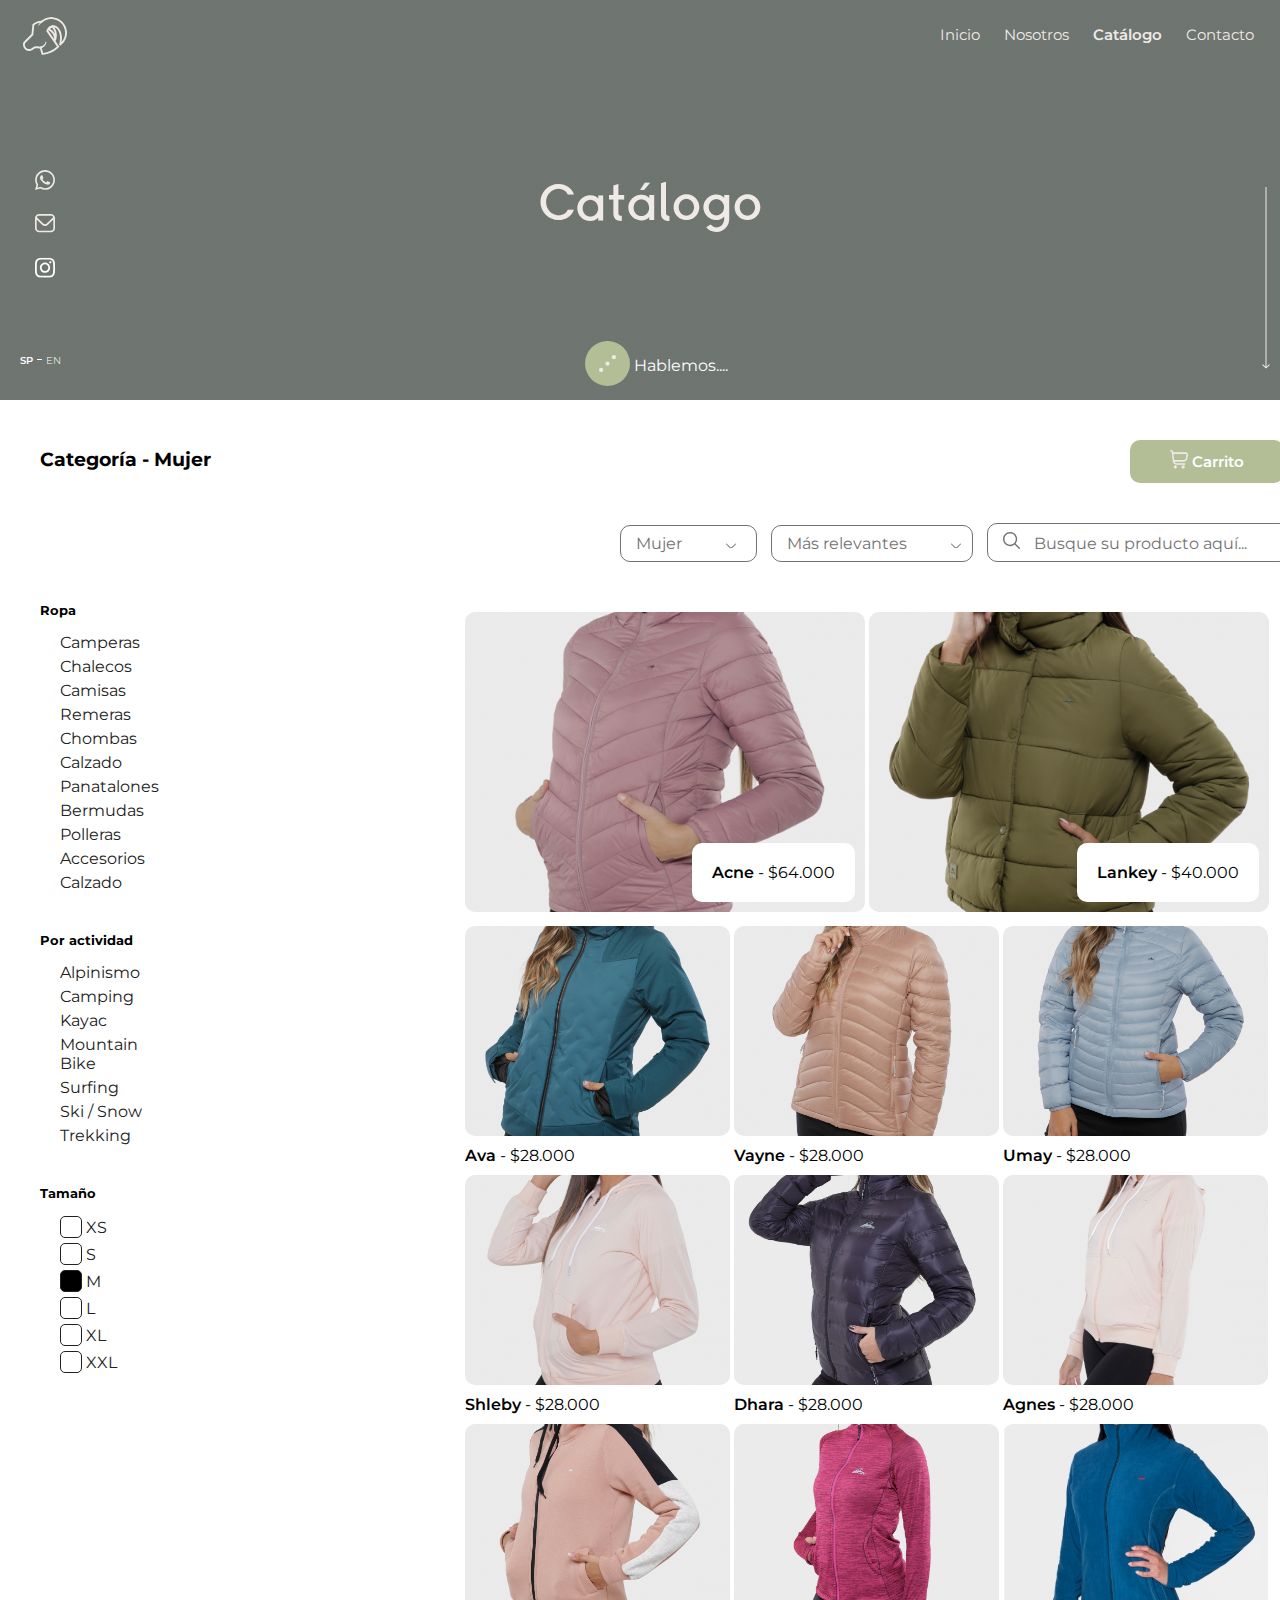
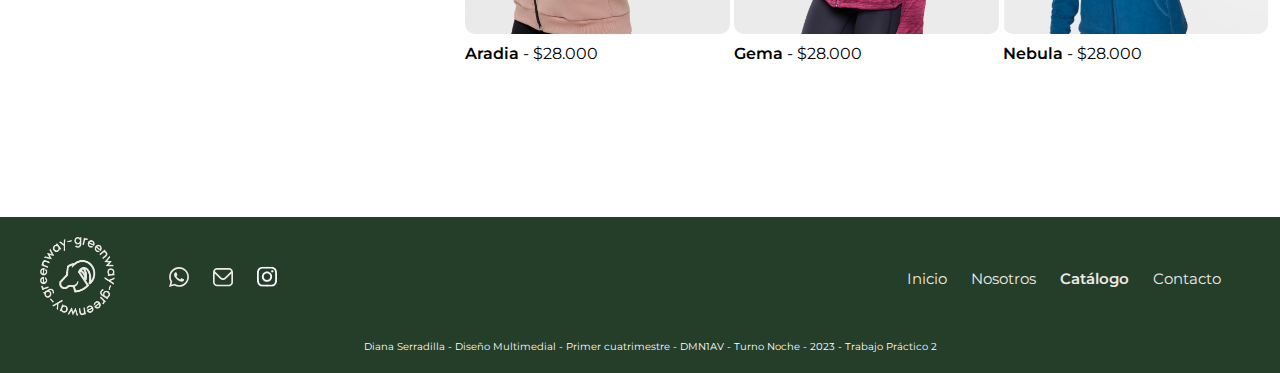
==== secciones/catalogo.html @ 470187fe "first commit" ====
<!DOCTYPE html>
<html lang="es">

<head>
  <meta charset="UTF-8">
  <title>Catálogo</title>
  <link rel="stylesheet" href="../assets/estilos/style.css">
  <link rel="shortcut icon" href="../assets/img/isotipo-1.svg" type="image/x-icon">

</head>

<body>
  <div class="contenedor-general">
    <!-- Cabecera completa comienzo -->
    <div class="contenedor-cabecera" id="cabeceraCatalogo">
      <header class="contenedor-header">
        <h1>Logo</h1>
        <nav class="contenedor-nav">
          <ul class="nav-ul">
            <li><a href="../index.html">Inicio</a></li>
            <li><a href="nosotros.html">Nosotros</a></li>
            <li><a href="catalogo.html" class="li-destacado">Catálogo</a></li>
            <li><a href="contacto.html">Contacto</a></li>
          </ul>
        </nav>
      </header>

      <section>
        <ul class="ul-redes">
          <li><a
              href="https://api.whatsapp.com/send?phone=542615523328&text=%C2%A1Hola%20Greenway!%20%C2%BFMe%20podr%C3%ADan%20ayudar%3F"
              target="_blank"><img src="../assets/img/whatsapp.svg" alt="whatsapp-greenway" title="whatsapp"></a></li>
          <li><a href="mailto:serradilladiana3@gmail.com" target="_blank"><img src="../assets/img/email.svg"
                alt="email-greenway" title="email"></a></li>
          <li><a href="https://www.instagram.com/laddy___di/" target="_blank"><img src="../assets/img/instagram.svg"
                alt="instagram-greenway" title="instagram"></a></li>
        </ul>
        <h2 id="h2-nosotros">Catálogo
        </h2>
        <div class="contenedor-idioma">
          <p id="español">SP</p>
          <div class="linea-divisora"></div>
          <p id="ingles">EN</p>
        </div>
        <div class="contenedor-whatsapp">
          <a href="https://api.whatsapp.com/send?phone=542615523328&text=%C2%A1Hola%20Greenway!%20%C2%BFMe%20podr%C3%ADan%20ayudar%3F"
            target="_blank">
            <img src="../assets/img/talk.svg" alt="icono_talk">
          </a>
          <a href="https://api.whatsapp.com/send?phone=542615523328&text=%C2%A1Hola%20Greenway!%20%C2%BFMe%20podr%C3%ADan%20ayudar%3F"
            target="_blank">
            <p>Hablemos....</p>
          </a>
        </div>
        <figure class="figure-flechaAbajo">
          <img src="../assets/img/arrow-down.svg" alt="arrow-svg">
        </figure>
      </section>
    </div>
    <!-- Cabecera completa final -->

    <!-- Section comienzo -->

    <section>
      <div class="contenedorTitulos-catalogo">
        <h3>Categoría - Mujer</h3>
        <div class="boton-carrito">
          <figure>
            <img src="../assets/img/carrito.svg" alt="carrito GreenWay">
          </figure>
          <p>Carrito</p>
        </div>
      </div>
      <div class="contenedor-input">
        <div class="input-catalogo" id="input-genero">
          <p>Mujer</p>
          <figure>
            <img src="../assets/img/arrow-down-1.svg" alt="arrow-down GreenWay">
          </figure>
        </div>

        <div class="input-catalogo" id="input-filtro">
          <p>Más relevantes</p>
          <figure>
            <img src="../assets/img/arrow-down-1.svg" alt="arrow-down GreenWay">
          </figure>
        </div>

        <div class="input-catalogo" id="input-lupa">
          <figure>
            <img src="../assets/img/lupa.svg" alt="lupa GreenWay">
          </figure>
          <p>Busque su producto aquí...</p>

        </div>
      </div>

      <div class="contenedorGeneral-catalogo">
        <aside>
          <div class="contenedor-filtro">
            <h5>Ropa</h5>
            <ul class="ul-filtros">
              <li>Camperas</li>
              <li>Chalecos</li>
              <li>Camisas</li>
              <li>Remeras</li>
              <li>Chombas</li>
              <li>Calzado</li>
              <li>Panatalones</li>
              <li>Bermudas</li>
              <li>Polleras</li>
              <li>Accesorios</li>
              <li>Calzado</li>
            </ul>
          </div>

          <div class="contenedor-filtro">
            <h5>Por actividad</h5>
            <ul class="ul-filtros">
              <li>Alpinismo</li>
              <li>Camping</li>
              <li>Kayac</li>
              <li>Mountain Bike</li>
              <li>Surfing</li>
              <li>Ski / Snow</li>
              <li>Trekking</li>
            </ul>
          </div>

          <div class="contenedor-filtro">
            <h5>Tamaño</h5>
            <ul class="ul-filtros">
              <li>
                <div class="input-tamaño"></div>
                <p>XS</p>
              </li>
              <li>
                <div class="input-tamaño"></div>
                <p>S</p>
              </li>
              <li>
                <div class="input-tamaño" id="input-tamaño-seleccionado"></div>
                <p>M</p>
              </li>
              <li>
                <div class="input-tamaño"></div>
                <p>L</p>
              </li>
              <li>
                <div class="input-tamaño"></div>
                <p>XL</p>
              </li>
              <li>
                <div class="input-tamaño"></div>
                <p>XXL</p>
              </li>
            </ul>
          </div>
        </aside>

        <div class="contenedor-imagenesCatalogo">
          <div class="contenedorSuperior-imagenes">
            <div class="contenedorSuperior">
              <figure>
                <img src="../assets/img/producto-1.jpg" alt="Campera Greenway">
              </figure>
              <p class="contenedorPrecio"><span class="nombre-campera">Acne</span> - $64.000</p>
            </div>

            <div class="contenedorSuperior">
              <figure>
                <img src="../assets/img/producto-2.jpg" alt="Campera Greenway">
              </figure>
              <p class="contenedorPrecio"><span class="nombre-campera">Lankey</span> - $40.000</p>
            </div>

          </div>

          <div class="contenedorInferior-imagenes">
            <div class="contenedorInferior-fila1">
              <div class="contenedorInferior">
                <figure>
                  <img src="../assets/img/producto-3.jpg" alt="Campera Greenway">
                </figure>
                <p><span class="nombre-campera">Ava</span> - $28.000</p>
              </div>
              <div class="contenedorInferior">
                <figure>
                  <img src="../assets/img/producto-4.jpg" alt="Campera Greenway">
                </figure>
                <p><span class="nombre-campera">Vayne</span> - $28.000</p>
              </div>
              <div class="contenedorInferior">
                <figure>
                  <img src="../assets/img/producto-5.jpg" alt="Campera Greenway">
                </figure>
                <p><span class="nombre-campera">Umay</span> - $28.000</p>
              </div>
            </div>

            <div class="contenedorInferior-fila2">
              <div class="contenedorInferior">
                <figure>
                  <img src="../assets/img/producto-6.jpg" alt="Campera Greenway">
                </figure>
                <p><span class="nombre-campera">Shleby</span> - $28.000</p>
              </div>
              <div class="contenedorInferior">
                <figure>
                  <img src="../assets/img/producto-7.jpg" alt="Campera Greenway">
                </figure>
                <p><span class="nombre-campera">Dhara</span> - $28.000</p>
              </div>
              <div class="contenedorInferior">
                <figure>
                  <img src="../assets/img/producto-8.jpg" alt="Campera Greenway">
                </figure>
                <p><span class="nombre-campera">Agnes</span> - $28.000</p>
              </div>
            </div>
            <div class="contenedorInferior-fila3">
              <div class="contenedorInferior">
                <figure>
                  <img src="../assets/img/producto-9.jpg" alt="Campera Greenway">
                </figure>
                <p><span class="nombre-campera">Aradia</span> - $28.000</p>
              </div>
              <div class="contenedorInferior">
                <figure>
                  <img src="../assets/img/producto-10.jpg" alt="Campera Greenway">
                </figure>
                <p><span class="nombre-campera">Gema</span> - $28.000</p>
              </div>
              <div class="contenedorInferior">
                <figure>
                  <img src="../assets/img/producto-11.jpg" alt="Campera Greenway">
                </figure>
                <p><span class="nombre-campera">Nebula</span> - $28.000</p>
              </div>
            </div>
          </div>
        </div>
      </div>


    </section>
    <!-- Section final -->






    <!-- Footer comienzo -->
    <footer class="contenedor-footer">
      <div>
        <figure class="figure-logoFooter">
          <img src="../assets/img/imagotipo.png" alt="">
        </figure>

        <ul class="footer-navRedes">
          <li><a
              href="https://api.whatsapp.com/send?phone=542615523328&text=%C2%A1Hola%20Greenway!%20%C2%BFMe%20podr%C3%ADan%20ayudar%3F"
              target="_blank"><img src="../assets/img/whatsapp.svg" alt="whatsapp-greenway" title="whatsapp"></a></li>
          <li><a href="mailto:serradilladiana3@gmail.com" target="_blank"><img src="../assets/img/email.svg"
                alt="email-greenway" title="email"></a></li>
          <li><a href="https://www.instagram.com/laddy___di/" target="_blank"><img src="../assets/img/instagram.svg"
                alt="instagram-greenway" title="instagram"></a></li>
        </ul>

        <nav class="contenedor-nav contenedor-nav-footer">
          <ul class="nav-ul">
            <li><a href="../index.html">Inicio</a></li>
            <li><a href="nosotros.html">Nosotros</a></li>
            <li><a href="catalogo.html" class="li-destacado">Catálogo</a></li>
            <li><a href="contacto.html">Contacto</a></li>
          </ul>
        </nav>
        <p class="dato-alumno">Diana Serradilla - Diseño Multimedial - Primer cuatrimestre - DMN1AV - Turno Noche -
          2023 - Trabajo
          Práctico 2</p>
      </div>
    </footer>
    <!-- Footer final -->
  </div>


</body>

</html>
---- assets/estilos/style.css ----
@import url("https://fonts.googleapis.com/css2?family=Lora:wght@400;500;600;700&family=Montserrat:ital,wght@0,100;0,300;0,400;0,700;1,700&display=swap");

@font-face {
  font-family: "Simpel";
  src: url("../fonts/Simpel-Medium.otf") format("truetype");
}

body {
  font-family: "Montserrat", sans-serif;
}

* {
  margin: 0;
  padding: 0;
}

ul li {
  list-style: none;
}

.contenedor-general {
  width: 1300px;
  max-width: 1300px;
  margin: auto;
  position: relative;
}

.color-negro {
  color: #000000;
}

.color-blanco {
  color: #ffffff;
}

/* -------------------------Cabecera completa comienzo */
#cabeceraIndex {
  background: linear-gradient(rgba(14, 24, 16, 0.6), rgba(14, 24, 16, 0.6)),
    url("../img/bg-index.png") no-repeat center center;
  background-size: cover;
  height: 800px;
}

#cabeceraNosotros {
  background: linear-gradient(rgba(14, 24, 16, 0.6), rgba(14, 24, 16, 0.6)),
    url("../img/bg-nosotros.png") no-repeat center center;
  background-size: cover;
  height: 400px;
}

#cabeceraCatalogo {
  background: linear-gradient(rgba(14, 24, 16, 0.6), rgba(14, 24, 16, 0.6)),
    url("../img/bg-catalogo.png") no-repeat center center;
  background-size: cover;
  height: 400px;
}

#cabeceraContacto {
  background: linear-gradient(rgba(14, 24, 16, 0.6), rgba(14, 24, 16, 0.6)),
    url("../img/bg-contacto.png") no-repeat center center;
  background-size: cover;
  height: 400px;
}
.contenedor-cabecera {
  position: relative;
}

.contenedor-header {
  padding-top: 15px;
}
.contenedor-header h1 {
  display: inline-block;
  width: 90px;
  height: 38px;
  font-size: 0px;
  background-image: url("../img/isotipo.svg");
  background-position: center;
  background-repeat: no-repeat;
  background-size: contain;
  vertical-align: middle;
}

#h2-nosotros {
  font-family: "Simpel", sans-serif;
  font-weight: 500;
  font-size: 50px;
  line-height: 183px;
  color: #efeae6;
  text-align: center;
  margin-top: 60px;
}

.contenedor-nav {
  display: inline-block;
  width: 1170px;
}

.nav-ul {
  text-align: end;
}
.nav-ul li {
  display: inline-block;
}

.nav-ul li a {
  display: block;
  padding: 10px;
  color: #efeae6;
  text-decoration: none;
  font-size: 15px;
}

.li-destacado {
  font-weight: 600;
}

.nav-ul li a:hover {
  color: #1c1c1c;
  border-radius: 10px;
  background-color: rgba(255, 255, 255, 0.767);
  -webkit-border-radius: 10px;
  -moz-border-radius: 10px;
  -ms-border-radius: 10px;
  -o-border-radius: 10px;
}

#marca-greenway {
  font-size: 0;
  background-image: url("../img/logotipo.svg");
  background-position: center;
  background-repeat: no-repeat;
  background-size: contain;
  width: 350px;
  height: 100px;
  margin: auto;
  position: absolute;
  top: 0;
  bottom: 0;
  left: 0;
  right: 0;
}

.slogan-greenway {
  font-family: "Lora", serif;
  font-style: normal;
  font-weight: 500;
  font-size: 16px;
  line-height: 38px;
  color: #ffffff;
  text-align: center;
  position: absolute;
  bottom: 0;
  left: 0;
  right: 0;
}

#slogan-indexPosition {
  top: 52%;
}

#slogan-NosotrosPosition {
  top: 40%;
}

.ul-redes {
  display: inline-block;
  position: absolute;
  top: 40%;
  left: 25px;
  z-index: 10;
}

.ul-redes li {
  /* margin-top: 10px; */
  padding: 10px;
  border-radius: 10px;
  -webkit-border-radius: 10px;
  -moz-border-radius: 10px;
  -ms-border-radius: 10px;
  -o-border-radius: 10px;
  transition: background-color 0.3s ease-in-out;
}

.ul-redes li:hover {
  background-color: #b3be97;
}

#ingles {
  font-style: normal;
  font-weight: 300;
  font-size: 10px;
  line-height: 18px;
  color: #ffffff;
}

#español {
  font-style: normal;
  font-weight: 600;
  font-size: 10px;
  line-height: 18px;
  color: #ffffff;
}

.linea-divisora {
  border-top: 1px solid #ffffff;
  width: 5px;
}
.figure-flechaAbajo {
  position: absolute;
  right: 30px;
  bottom: 27px;
}

.contenedor-idioma {
  position: absolute;
  bottom: 30px;
  left: 20px;
  display: inline-block;
}

.contenedor-idioma p,
.contenedor-idioma div {
  display: inline-block;
}

.contenedor-idioma div {
  vertical-align: middle;
}

.contenedor-whatsapp {
  display: inline-block;
  position: absolute;
  bottom: 10px;
  left: 45%;
}

.contenedor-whatsapp a {
  display: inline-block;
  text-decoration: none;
  color: #ffffff;
  vertical-align: middle;
}

.contenedor-idioma a img {
  width: 30px;
}
/* -------------------------Cabecera completa final */
/* ----------------------------------------------------------------- */

/* -------------------------Main comienzo */

.main-general {
  background-image: url("../img/bg-2.png");
  background-position: center;
  background-repeat: no-repeat;
  background-size: cover;
}

/* -------------------------Section info marca comienzo */
.section-infoGeneral {
  position: relative;
}
.contenedor-indice {
  display: inline-block;
  position: absolute;
  top: 48px;
  left: 41px;
}

.indice-categoria {
  font-family: "Lora";
  font-style: normal;
  font-weight: 400;
  font-size: 18px;
  line-height: 26px;
  display: inline-block;
}

.indice-numero {
  font-family: "Lora";
  font-style: normal;
  font-weight: 600;
  font-size: 20px;
  line-height: 32px;
  display: inline-block;
}

.linea-divisora-blanca {
  border-top: 1px solid #ffffff;
  width: 60px;
  display: inline-block;
  vertical-align: middle;
}
.linea-divisora-negra {
  border-top: 1px solid #0c0c0c;
  width: 60px;
  display: inline-block;
  vertical-align: middle;
}

.contenedor-infoMarca,
.contenedor-infoMarcaI,
.contenedor-infoMarcaD {
  display: inline-block;
}

.contenedor-infoMarca {
  display: inline-block;
  margin-top: 60px;
}

.contenedor-infoMarcaD {
  display: inline-block;
  vertical-align: middle;
  margin-left: 145px;
}
.contenedor-infoMarcaI {
  width: 30%;
  margin-left: 60px;
  display: inline-block;
  vertical-align: middle;
}

.p-infoGenral {
  font-style: normal;
  font-weight: 400;
  font-size: 25px;
  line-height: 35px;

  color: #212121;
}

.p-infoGenral span {
  font-weight: 700;
}

.boton-VerMas {
  display: block;
  padding: 10px;
  width: 150px;
  text-align: center;
  text-decoration: none;
  border-radius: 10px;
  -webkit-border-radius: 10px;
  -moz-border-radius: 10px;
  -ms-border-radius: 10px;
  -o-border-radius: 10px;
  border: 1px solid #243e2a;
  color: #243e2a;
  margin-top: 10px;
  transition: background-color 0.5s ease, color 0.5s ease;
  -webkit-transition: background-color 0.5s ease, color 0.5s ease;
  -moz-transition: background-color 0.5s ease, color 0.5s ease;
  -ms-transition: background-color 0.5s ease, color 0.5s ease;
  -o-transition: background-color 0.5s ease, color 0.5s ease;
}

.boton-VerMas svg {
  fill: #243e2a;
  transition: background-color 0.5s ease, color 0.5s ease;
  -webkit-transition: background-color 0.3s ease, color 0.3s ease;
  -moz-transition: background-color 0.3s ease, color 0.3s ease;
  -ms-transition: background-color 0.3s ease, color 0.3s ease;
  -o-transition: background-color 0.3s ease, color 0.3s ease;
}
.boton-VerMas:hover {
  background-color: #243e2a;
  color: #ffffff;
}

.boton-VerMas:hover svg {
  fill: #ffffff;
}

.contenedor-categoriasI {
  display: inline-block;
}
.contenedor-categoriasD {
  display: inline-block;
  vertical-align: top;
  margin-left: 8px;
}

#contenedor-camping {
  width: 445px;
  height: 200px;
  background: linear-gradient(rgba(14, 24, 16, 0.3), rgba(14, 24, 16, 0.3)),
    url("../img/camping.png") no-repeat center center;
  background-size: cover;
  border-radius: 10px;
  -webkit-border-radius: 10px;
  -moz-border-radius: 10px;
  -ms-border-radius: 10px;
  -o-border-radius: 10px;
  position: relative;
}

#contenedor-camping::after {
  content: "Camping";
  color: #ffffff;
  position: absolute;
  bottom: 10px;
  left: 10px;
  font-weight: 600;
  font-size: 16px;
}

.contendor-categorias {
  width: 215px;
  height: 250px;
}

.contenedor-snmb {
  margin-top: 10px;
}
#contenedor-snow {
  background: linear-gradient(rgba(14, 24, 16, 0.3), rgba(14, 24, 16, 0.3)),
    url("../img/snow.png") no-repeat center center;
  background-size: cover;
  border-radius: 10px;
  -webkit-border-radius: 10px;
  -moz-border-radius: 10px;
  -ms-border-radius: 10px;
  -o-border-radius: 10px;
  position: relative;
  display: inline-block;
  margin-right: 10px;
}

#contenedor-snow::after {
  content: "Snowboard";
  color: #ffffff;
  position: absolute;
  bottom: 10px;
  left: 10px;
  font-weight: 600;
  font-size: 16px;
}

#contenedor-mbike {
  background: linear-gradient(rgba(14, 24, 16, 0.3), rgba(14, 24, 16, 0.3)),
    url("../img/mbike.png") no-repeat center center;
  background-size: cover;
  border-radius: 10px;
  -webkit-border-radius: 10px;
  -moz-border-radius: 10px;
  -ms-border-radius: 10px;
  -o-border-radius: 10px;
  position: relative;
  display: inline-block;
}

#contenedor-mbike::after {
  content: "Mountain Bike";
  color: #ffffff;
  position: absolute;
  bottom: 10px;
  left: 10px;
  font-weight: 600;
  font-size: 16px;
}

#contenedor-alpi {
  background: linear-gradient(rgba(14, 24, 16, 0.3), rgba(14, 24, 16, 0.3)),
    url("../img/alpi.png") no-repeat center center;
  background-size: cover;
  border-radius: 10px;
  -webkit-border-radius: 10px;
  -moz-border-radius: 10px;
  -ms-border-radius: 10px;
  -o-border-radius: 10px;
  position: relative;
  display: inline-block;
  margin-right: 10px;
}

#contenedor-alpi::after {
  content: "Alpinismo";
  color: #ffffff;
  position: absolute;
  bottom: 10px;
  left: 10px;
  font-weight: 600;
  font-size: 16px;
}

#contenedor-kayak {
  background: linear-gradient(rgba(14, 24, 16, 0.3), rgba(14, 24, 16, 0.3)),
    url("../img/kayak.png") no-repeat center center;
  background-size: cover;
  border-radius: 10px;
  -webkit-border-radius: 10px;
  -moz-border-radius: 10px;
  -ms-border-radius: 10px;
  -o-border-radius: 10px;
  position: relative;
  display: inline-block;
}

#contenedor-kayak::after {
  content: "Kayak";
  color: #ffffff;
  position: absolute;
  bottom: 10px;
  left: 10px;
  font-weight: 600;
  font-size: 16px;
}

.contenedor-alka {
  margin-top: 10px;
}

#contenedor-trek {
  width: 215px;
  height: 455px;
  background: linear-gradient(rgba(14, 24, 16, 0.3), rgba(14, 24, 16, 0.3)),
    url("../img/trek.png") no-repeat center center;
  background-size: cover;
  border-radius: 10px;
  -webkit-border-radius: 10px;
  -moz-border-radius: 10px;
  -ms-border-radius: 10px;
  -o-border-radius: 10px;
  position: relative;
}

#contenedor-trek::after {
  content: "Kayak";
  color: #ffffff;
  position: absolute;
  bottom: 10px;
  left: 10px;
  font-weight: 600;
  font-size: 16px;
}

#contenedor-surf {
  width: 215px;
  height: 250px;
  background: linear-gradient(rgba(14, 24, 16, 0.3), rgba(14, 24, 16, 0.3)),
    url("../img/surf.png") no-repeat center center;
  background-size: cover;
  border-radius: 10px;
  -webkit-border-radius: 10px;
  -moz-border-radius: 10px;
  -ms-border-radius: 10px;
  -o-border-radius: 10px;
  position: relative;
  margin-top: 17px;
}

#contenedor-surf::after {
  content: "Surf";
  color: #ffffff;
  position: absolute;
  bottom: 10px;
  left: 10px;
  font-weight: 600;
  font-size: 16px;
}

/* -------------------------Section info marca final */

/* -------------------------Section info producto comienzo */

.section-productoIndex {
  width: 100%;
  background-color: red;
  background: linear-gradient(rgba(35, 33, 33, 0.8), rgba(35, 33, 33, 0.8)),
    url("../img/section-productos.png") no-repeat center center;
  background-size: cover;
  height: 400px;
  margin-top: 230px;

  position: relative;
}

.contenedor-productoIndex {
  position: absolute;
  top: -105px;
  left: 0;
  right: 0;
}
.contenedor-productoIndex,
.contenedor-productoIndexI,
.figure-sectionProducto {
  display: inline-block;
}

.contenedor-productoIndexI {
  width: 50%;
  margin-left: 50px;
}

.figure-sectionProducto {
  width: 550px;
  height: auto;
  vertical-align: middle;
  display: inline-block;
}

.figure-sectionProducto img {
  width: 100%;
  height: auto;
}

.contenedor-productoIndexI h4 {
  font-style: normal;
  font-weight: 400;
  font-size: 35px;
  line-height: 40x;
  margin-top: 20px;
  color: #ffffff;
}

.boton-productoIndex {
  display: block;
  padding: 10px;
  width: 150px;
  text-align: center;
  text-decoration: none;
  border-radius: 10px;
  -webkit-border-radius: 10px;
  -moz-border-radius: 10px;
  -ms-border-radius: 10px;
  -o-border-radius: 10px;
  border: 1px solid #ffffff;
  color: #ffffff;
  margin-top: 10px;
  transition: background-color 0.5s ease, color 0.5s ease;
}

.boton-productoIndex:hover {
  background-color: #ffffff;
  color: #243e2a;
}

.boton-productoIndex:hover svg {
  fill: #243e2a;
}

.path-productos {
  fill: #ffffff;
}

/* -------------------------Section info producto final */

/* -------------------------Main info nosotros comienzo */

#main-nosotros {
  padding-bottom: 30px;
}

.nosotros-parrafo-1 {
  padding: 140px 60px 0 60px;
  position: relative;
}

.contenedor-parrafos {
  width: 45%;
  text-align: left;
  display: inline-block;
}

.contenedor-completoNosotros1 {
  display: inline-block;
}
.span-greenway {
  font-style: normal;
  font-weight: 700;
  /* font-size: 20px; */
  line-height: 24px;
  color: #000000;
}

#figure-nosotros1,
#figure-nosotros3 {
  display: inline-block;
  width: 500px;
  height: 470px;
}

#figure-nosotros1 img,
#figure-nosotros3 img {
  margin-left: 100px;
}
.figure-nosotros img {
  width: 100%;
  height: 100%;
  object-fit: cover;
  border-radius: 20px;
  -webkit-border-radius: 20px;
  -moz-border-radius: 20px;
  -ms-border-radius: 20px;
  -o-border-radius: 20px;
}

#figure-nosotros2 {
  display: inline-block;
  width: 500px;
  height: 400px;
}
.contenedor-completoNosotros2 {
  display: inline-block;
}
.nosotros-parrafo-2 {
  padding: 200px 60px 0 60px;
  position: relative;
}
#contenedor-indiceNosotros2 {
  display: inline-block;
  position: absolute;
  top: 82px;
  right: 108px;
}
#contenedor-parrafos2 {
  margin-left: 100px;
  vertical-align: top;
}

#contenedor-parrafos3 {
  vertical-align: top;
}
/* -------------------------Main info nosotros final */
/* -------------------------Catalogo comienzo */
.contenedorTitulos-catalogo,
.contenedorTitulos-catalogo h3,
.contenedorTitulos-catalogo figure {
  display: inline-block;
}

.contenedorTitulos-catalogo {
  width: 100%;
  padding: 40px 40px;
}
.boton-carrito {
  background-color: #b3be97;
  padding: 10px 40px 10px 40px;
  display: inline-block;
  border-radius: 10px;
  -webkit-border-radius: 10px;
  -moz-border-radius: 10px;
  -ms-border-radius: 10px;
  -o-border-radius: 10px;
  margin-left: 915px;
}

.boton-carrito figure {
  display: inline-block;
  width: 18px;
  height: auto;
  vertical-align: middle;
}

.boton-carrito figure img {
  width: 100%;
  height: 100%;
}

.boton-carrito p {
  display: inline-block;
  font-size: 15px;
  font-weight: 600;
  color: #ffffff;
  vertical-align: middle;
}

.contenedor-input {
  margin-left: 620px;
}
.input-catalogo {
  border: 1px solid #727272;
  border-radius: 10px;
  -webkit-border-radius: 10px;
  -moz-border-radius: 10px;
  -ms-border-radius: 10px;
  -o-border-radius: 10px;
  display: inline-block;
  margin-right: 10px;
}

#input-genero {
  padding: 8px 5px 8px 15px;
  width: 115px;
}

#input-genero figure,
#input-filtro figure {
  margin-left: 40px;
}

#input-filtro {
  padding: 8px 5px 8px 15px;
  width: 180px;
}

#input-lupa {
  padding: 8px 5px 8px 15px;
  width: 280px;
}

#input-lupa p {
  margin-left: 10px;
}

.input-catalogo p {
  display: inline-block;
  color: #727272;
}

.input-catalogo figure {
  display: inline-block;
}

.contenedor-filtro {
  margin-left: 40px;
  margin-top: 40px;
}

.contenedor-filtro h5 {
  margin-bottom: 15px;
}

.ul-filtros {
  margin-bottom: 10px;
}
.ul-filtros li {
  width: 90px;
  margin: 5px 0 0px 20px;
  color: #212121;
}

.ul-filtros li:hover {
  color: #000000;
  cursor: pointer;
  font-weight: 600;
}

#input-tamaño-seleccionado {
  background-color: #000000;
}

.ul-filtros li div,
.ul-filtros li p {
  display: inline-block;
  vertical-align: middle;
}

.input-tamaño {
  width: 20px;
  height: 20px;
  border-radius: 5px;
  -webkit-border-radius: 5px;
  -moz-border-radius: 5px;
  -ms-border-radius: 5px;
  -o-border-radius: 5px;
  border: 1px solid #212121;
}
.contenedorGeneral-catalogo {
  display: inline-block;
  width: 100%;
}

.contenedorGeneral-catalogo aside {
  float: left;
}

.contenedorGeneral-catalogo .contenedor-imagenesCatalogo {
  float: right;
  margin: 50px 15px 0 0;
}

.contenedorSuperior {
  position: relative;
}
.contenedorSuperior figure {
  width: 400px;
  height: 300px;
  border-radius: 10px;
  -webkit-border-radius: 10px;
  -moz-border-radius: 10px;
  -ms-border-radius: 10px;
  -o-border-radius: 10px;
}

.contenedorSuperior-imagenes,
.contenedorSuperior-imagenes .contenedorSuperior {
  display: inline-block;
}

.contenedorSuperior:hover,
.contenedorInferior:hover {
  cursor: pointer;
}
.contenedorSuperior img {
  width: 100%;
  height: 100%;
  object-fit: cover;
  border-radius: 10px;
}

.contenedorPrecio {
  position: absolute;
  bottom: 10px;
  right: 10px;
  background-color: #ffffff;
  padding: 20px;
  border-radius: 10px;
  -webkit-border-radius: 10px;
  -moz-border-radius: 10px;
  -ms-border-radius: 10px;
  -o-border-radius: 10px;
}

.nombre-campera {
  font-weight: 600;
}

.contenedorInferior-imagenes {
  width: 820px;
  margin-bottom: 150px;
}
.contenedorInferior figure {
  width: 265px;
  height: 210px;
}

.contenedorInferior-fila1,
.contenedorInferior-fila1 .contenedorInferior,
.contenedorInferior-fila2,
.contenedorInferior-fila2 .contenedorInferior,
.contenedorInferior-fila3,
.contenedorInferior-fila3 .contenedorInferior {
  display: inline-block;
}
.contenedorInferior-fila1,
.contenedorInferior-fila2,
.contenedorInferior-fila3 {
  margin-top: 10px;
}
.contenedorInferior figure img {
  width: 100%;
  height: 100%;
  object-fit: cover;
  border-radius: 10px;
  -webkit-border-radius: 10px;
  -moz-border-radius: 10px;
  -ms-border-radius: 10px;
  -o-border-radius: 10px;
}

.contenedorInferior p {
  margin-top: 10px;
}
/* -------------------------Catalogo final */

/* -------------------------Footer comienzo */

#footer-index {
  margin-top: 150px;
}
.contenedor-footer {
  background: #243e2a;
  padding: 20px;
}

.figure-logoFooter {
  width: 75px;
  margin-left: 20px;
  margin-right: 40px;
  display: inline-block;
  vertical-align: middle;
}

.figure-logoFooter img {
  width: 100%;
  height: auto;
}

.footer-navRedes {
  display: inline-block;
  vertical-align: middle;
}
.footer-navRedes li {
  /*margin-right: 10px;
  */
  display: inline-block;
  padding: 10px;
  border-radius: 10px;
  -webkit-border-radius: 10px;
  -moz-border-radius: 10px;
  -ms-border-radius: 10px;
  -o-border-radius: 10px;
  transition: background-color 0.3s ease-in-out;
  -webkit-transition: background-color 0.3s ease-in-out;
  -moz-transition: background-color 0.3s ease-in-out;
  -ms-transition: background-color 0.3s ease-in-out;
  -o-transition: background-color 0.3s ease-in-out;
}

.footer-navRedes li:hover {
  background-color: #b3be97;
}

.contenedor-nav-footer {
  width: 940px;
  vertical-align: middle;
}

.dato-alumno {
  color: #ffffff;
  font-size: 10px;
  margin-top: 20px;
  text-align: center;
}

/* -------------------------Footer final */
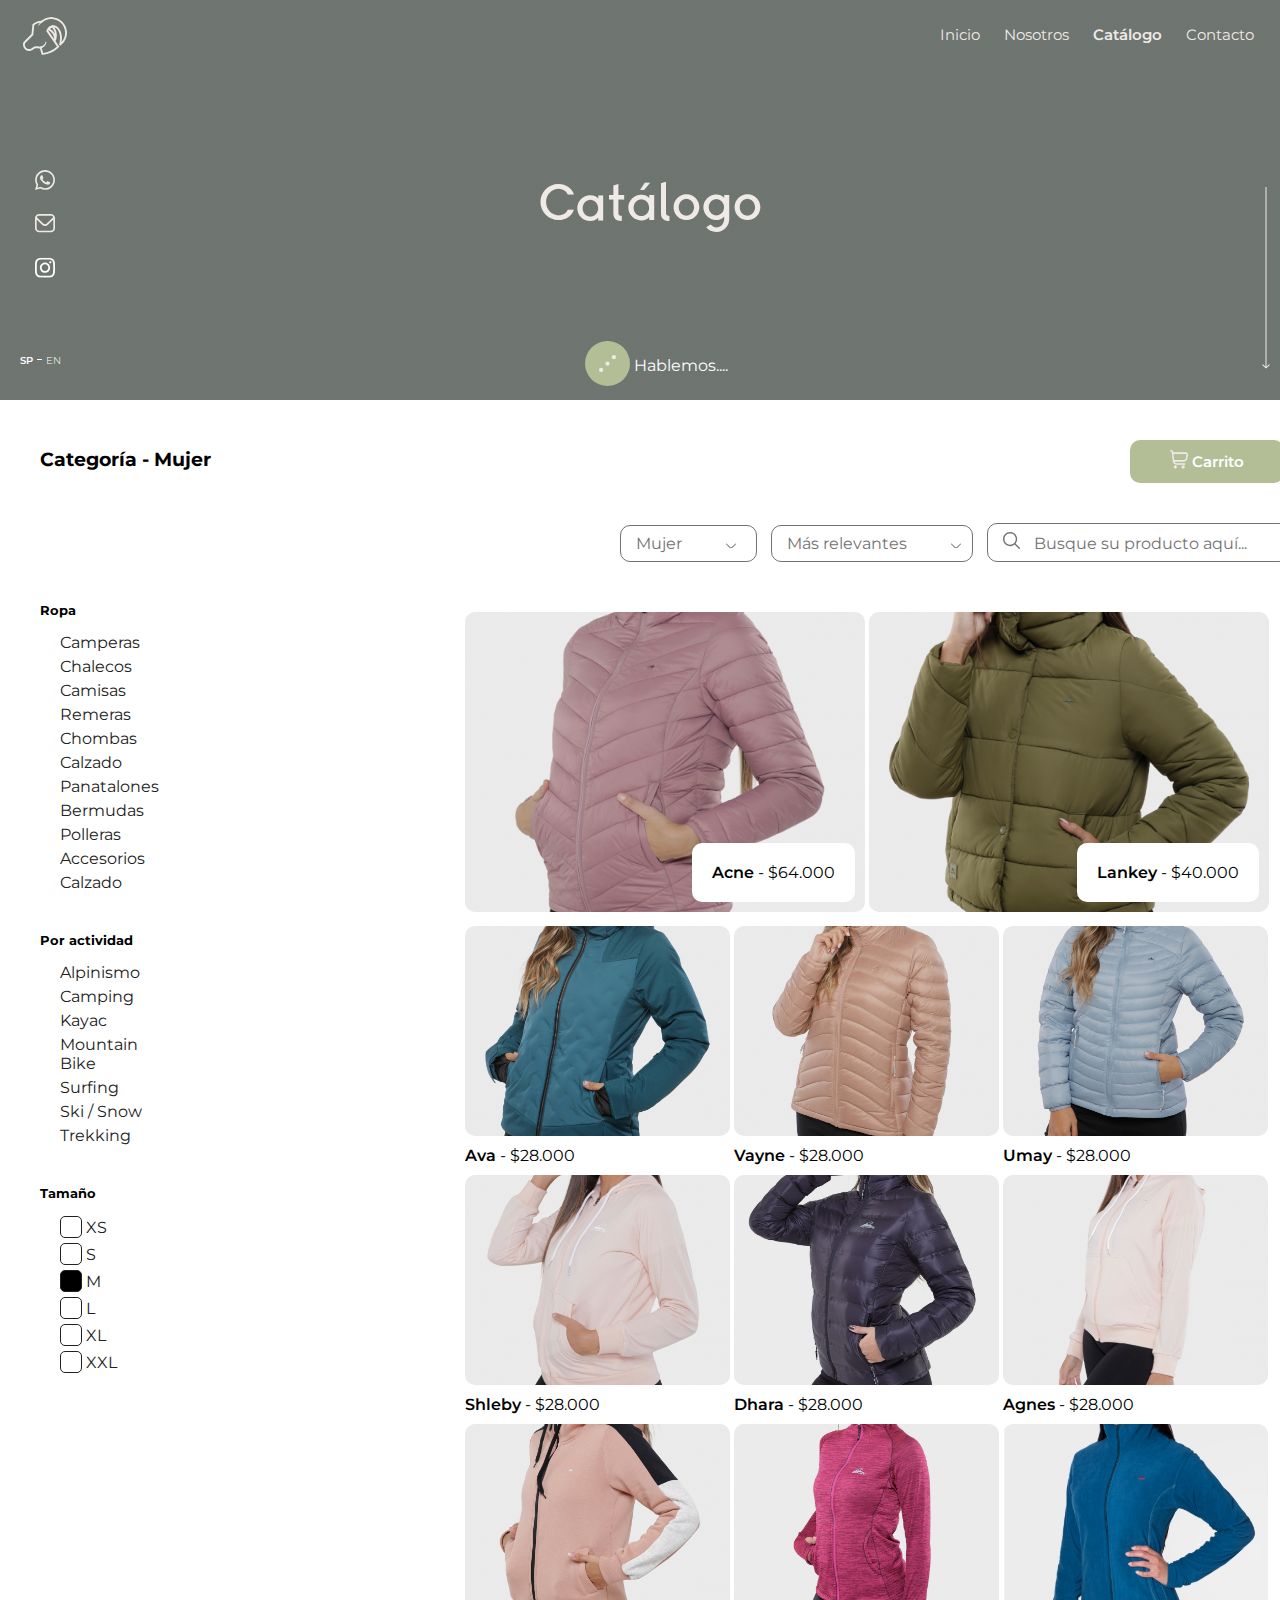
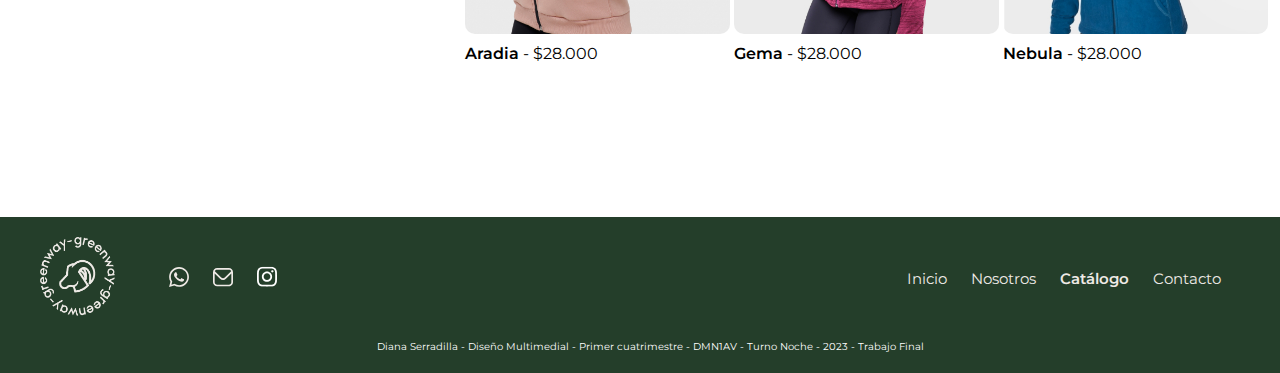
==== commit d9b93c9e: "Cambios final" ====
--- a/secciones/catalogo.html
+++ b/secciones/catalogo.html
@@ -11,7 +11,6 @@
 
 <body>
   <div class="contenedor-general">
-    <!-- Cabecera completa comienzo -->
     <div class="contenedor-cabecera" id="cabeceraCatalogo">
       <header class="contenedor-header">
         <h1>Logo</h1>
@@ -57,10 +56,6 @@
         </figure>
       </section>
     </div>
-    <!-- Cabecera completa final -->
-
-    <!-- Section comienzo -->
-
     <section>
       <div class="contenedorTitulos-catalogo">
         <h3>Categoría - Mujer</h3>
@@ -241,17 +236,7 @@
           </div>
         </div>
       </div>
-
-
     </section>
-    <!-- Section final -->
-
-
-
-
-
-
-    <!-- Footer comienzo -->
     <footer class="contenedor-footer">
       <div>
         <figure class="figure-logoFooter">
@@ -277,11 +262,9 @@
           </ul>
         </nav>
         <p class="dato-alumno">Diana Serradilla - Diseño Multimedial - Primer cuatrimestre - DMN1AV - Turno Noche -
-          2023 - Trabajo
-          Práctico 2</p>
+          2023 - Trabajo Final</p>
       </div>
     </footer>
-    <!-- Footer final -->
   </div>
 
 
--- a/assets/estilos/style.css
+++ b/assets/estilos/style.css
@@ -33,30 +33,33 @@
   color: #ffffff;
 }
 
-/* -------------------------Cabecera completa comienzo */
 #cabeceraIndex {
-  background: linear-gradient(rgba(14, 24, 16, 0.6), rgba(14, 24, 16, 0.6)),
+  background:
+    linear-gradient(rgba(14, 24, 16, 0.6), rgba(14, 24, 16, 0.6)),
     url("../img/bg-index.png") no-repeat center center;
   background-size: cover;
   height: 800px;
 }
 
 #cabeceraNosotros {
-  background: linear-gradient(rgba(14, 24, 16, 0.6), rgba(14, 24, 16, 0.6)),
+  background:
+    linear-gradient(rgba(14, 24, 16, 0.6), rgba(14, 24, 16, 0.6)),
     url("../img/bg-nosotros.png") no-repeat center center;
   background-size: cover;
   height: 400px;
 }
 
 #cabeceraCatalogo {
-  background: linear-gradient(rgba(14, 24, 16, 0.6), rgba(14, 24, 16, 0.6)),
+  background:
+    linear-gradient(rgba(14, 24, 16, 0.6), rgba(14, 24, 16, 0.6)),
     url("../img/bg-catalogo.png") no-repeat center center;
   background-size: cover;
   height: 400px;
 }
 
 #cabeceraContacto {
-  background: linear-gradient(rgba(14, 24, 16, 0.6), rgba(14, 24, 16, 0.6)),
+  background:
+    linear-gradient(rgba(14, 24, 16, 0.6), rgba(14, 24, 16, 0.6)),
     url("../img/bg-contacto.png") no-repeat center center;
   background-size: cover;
   height: 400px;
@@ -171,7 +174,6 @@
 }
 
 .ul-redes li {
-  /* margin-top: 10px; */
   padding: 10px;
   border-radius: 10px;
   -webkit-border-radius: 10px;
@@ -244,10 +246,6 @@
 .contenedor-idioma a img {
   width: 30px;
 }
-/* -------------------------Cabecera completa final */
-/* ----------------------------------------------------------------- */
-
-/* -------------------------Main comienzo */
 
 .main-general {
   background-image: url("../img/bg-2.png");
@@ -256,7 +254,6 @@
   background-size: cover;
 }
 
-/* -------------------------Section info marca comienzo */
 .section-infoGeneral {
   position: relative;
 }
@@ -348,20 +345,40 @@
   border: 1px solid #243e2a;
   color: #243e2a;
   margin-top: 10px;
-  transition: background-color 0.5s ease, color 0.5s ease;
-  -webkit-transition: background-color 0.5s ease, color 0.5s ease;
-  -moz-transition: background-color 0.5s ease, color 0.5s ease;
-  -ms-transition: background-color 0.5s ease, color 0.5s ease;
-  -o-transition: background-color 0.5s ease, color 0.5s ease;
+  transition:
+    background-color 0.5s ease,
+    color 0.5s ease;
+  -webkit-transition:
+    background-color 0.5s ease,
+    color 0.5s ease;
+  -moz-transition:
+    background-color 0.5s ease,
+    color 0.5s ease;
+  -ms-transition:
+    background-color 0.5s ease,
+    color 0.5s ease;
+  -o-transition:
+    background-color 0.5s ease,
+    color 0.5s ease;
 }
 
 .boton-VerMas svg {
   fill: #243e2a;
-  transition: background-color 0.5s ease, color 0.5s ease;
-  -webkit-transition: background-color 0.3s ease, color 0.3s ease;
-  -moz-transition: background-color 0.3s ease, color 0.3s ease;
-  -ms-transition: background-color 0.3s ease, color 0.3s ease;
-  -o-transition: background-color 0.3s ease, color 0.3s ease;
+  transition:
+    background-color 0.5s ease,
+    color 0.5s ease;
+  -webkit-transition:
+    background-color 0.3s ease,
+    color 0.3s ease;
+  -moz-transition:
+    background-color 0.3s ease,
+    color 0.3s ease;
+  -ms-transition:
+    background-color 0.3s ease,
+    color 0.3s ease;
+  -o-transition:
+    background-color 0.3s ease,
+    color 0.3s ease;
 }
 .boton-VerMas:hover {
   background-color: #243e2a;
@@ -384,7 +401,8 @@
 #contenedor-camping {
   width: 445px;
   height: 200px;
-  background: linear-gradient(rgba(14, 24, 16, 0.3), rgba(14, 24, 16, 0.3)),
+  background:
+    linear-gradient(rgba(14, 24, 16, 0.3), rgba(14, 24, 16, 0.3)),
     url("../img/camping.png") no-repeat center center;
   background-size: cover;
   border-radius: 10px;
@@ -414,7 +432,8 @@
   margin-top: 10px;
 }
 #contenedor-snow {
-  background: linear-gradient(rgba(14, 24, 16, 0.3), rgba(14, 24, 16, 0.3)),
+  background:
+    linear-gradient(rgba(14, 24, 16, 0.3), rgba(14, 24, 16, 0.3)),
     url("../img/snow.png") no-repeat center center;
   background-size: cover;
   border-radius: 10px;
@@ -438,7 +457,8 @@
 }
 
 #contenedor-mbike {
-  background: linear-gradient(rgba(14, 24, 16, 0.3), rgba(14, 24, 16, 0.3)),
+  background:
+    linear-gradient(rgba(14, 24, 16, 0.3), rgba(14, 24, 16, 0.3)),
     url("../img/mbike.png") no-repeat center center;
   background-size: cover;
   border-radius: 10px;
@@ -461,7 +481,8 @@
 }
 
 #contenedor-alpi {
-  background: linear-gradient(rgba(14, 24, 16, 0.3), rgba(14, 24, 16, 0.3)),
+  background:
+    linear-gradient(rgba(14, 24, 16, 0.3), rgba(14, 24, 16, 0.3)),
     url("../img/alpi.png") no-repeat center center;
   background-size: cover;
   border-radius: 10px;
@@ -485,7 +506,8 @@
 }
 
 #contenedor-kayak {
-  background: linear-gradient(rgba(14, 24, 16, 0.3), rgba(14, 24, 16, 0.3)),
+  background:
+    linear-gradient(rgba(14, 24, 16, 0.3), rgba(14, 24, 16, 0.3)),
     url("../img/kayak.png") no-repeat center center;
   background-size: cover;
   border-radius: 10px;
@@ -514,7 +536,8 @@
 #contenedor-trek {
   width: 215px;
   height: 455px;
-  background: linear-gradient(rgba(14, 24, 16, 0.3), rgba(14, 24, 16, 0.3)),
+  background:
+    linear-gradient(rgba(14, 24, 16, 0.3), rgba(14, 24, 16, 0.3)),
     url("../img/trek.png") no-repeat center center;
   background-size: cover;
   border-radius: 10px;
@@ -538,7 +561,8 @@
 #contenedor-surf {
   width: 215px;
   height: 250px;
-  background: linear-gradient(rgba(14, 24, 16, 0.3), rgba(14, 24, 16, 0.3)),
+  background:
+    linear-gradient(rgba(14, 24, 16, 0.3), rgba(14, 24, 16, 0.3)),
     url("../img/surf.png") no-repeat center center;
   background-size: cover;
   border-radius: 10px;
@@ -560,19 +584,14 @@
   font-size: 16px;
 }
 
-/* -------------------------Section info marca final */
-
-/* -------------------------Section info producto comienzo */
-
 .section-productoIndex {
   width: 100%;
-  background-color: red;
-  background: linear-gradient(rgba(35, 33, 33, 0.8), rgba(35, 33, 33, 0.8)),
+  background:
+    linear-gradient(rgba(35, 33, 33, 0.8), rgba(35, 33, 33, 0.8)),
     url("../img/section-productos.png") no-repeat center center;
   background-size: cover;
   height: 400px;
   margin-top: 230px;
-
   position: relative;
 }
 
@@ -609,7 +628,7 @@
   font-style: normal;
   font-weight: 400;
   font-size: 35px;
-  line-height: 40x;
+  line-height: 40px;
   margin-top: 20px;
   color: #ffffff;
 }
@@ -628,7 +647,9 @@
   border: 1px solid #ffffff;
   color: #ffffff;
   margin-top: 10px;
-  transition: background-color 0.5s ease, color 0.5s ease;
+  transition:
+    background-color 0.5s ease,
+    color 0.5s ease;
 }
 
 .boton-productoIndex:hover {
@@ -643,10 +664,6 @@
 .path-productos {
   fill: #ffffff;
 }
-
-/* -------------------------Section info producto final */
-
-/* -------------------------Main info nosotros comienzo */
 
 #main-nosotros {
   padding-bottom: 30px;
@@ -722,8 +739,7 @@
 #contenedor-parrafos3 {
   vertical-align: top;
 }
-/* -------------------------Main info nosotros final */
-/* -------------------------Catalogo comienzo */
+
 .contenedorTitulos-catalogo,
 .contenedorTitulos-catalogo h3,
 .contenedorTitulos-catalogo figure {
@@ -953,9 +969,6 @@
 .contenedorInferior p {
   margin-top: 10px;
 }
-/* -------------------------Catalogo final */
-
-/* -------------------------Footer comienzo */
 
 #footer-index {
   margin-top: 150px;
@@ -1014,5 +1027,3 @@
   margin-top: 20px;
   text-align: center;
 }
-
-/* -------------------------Footer final */
